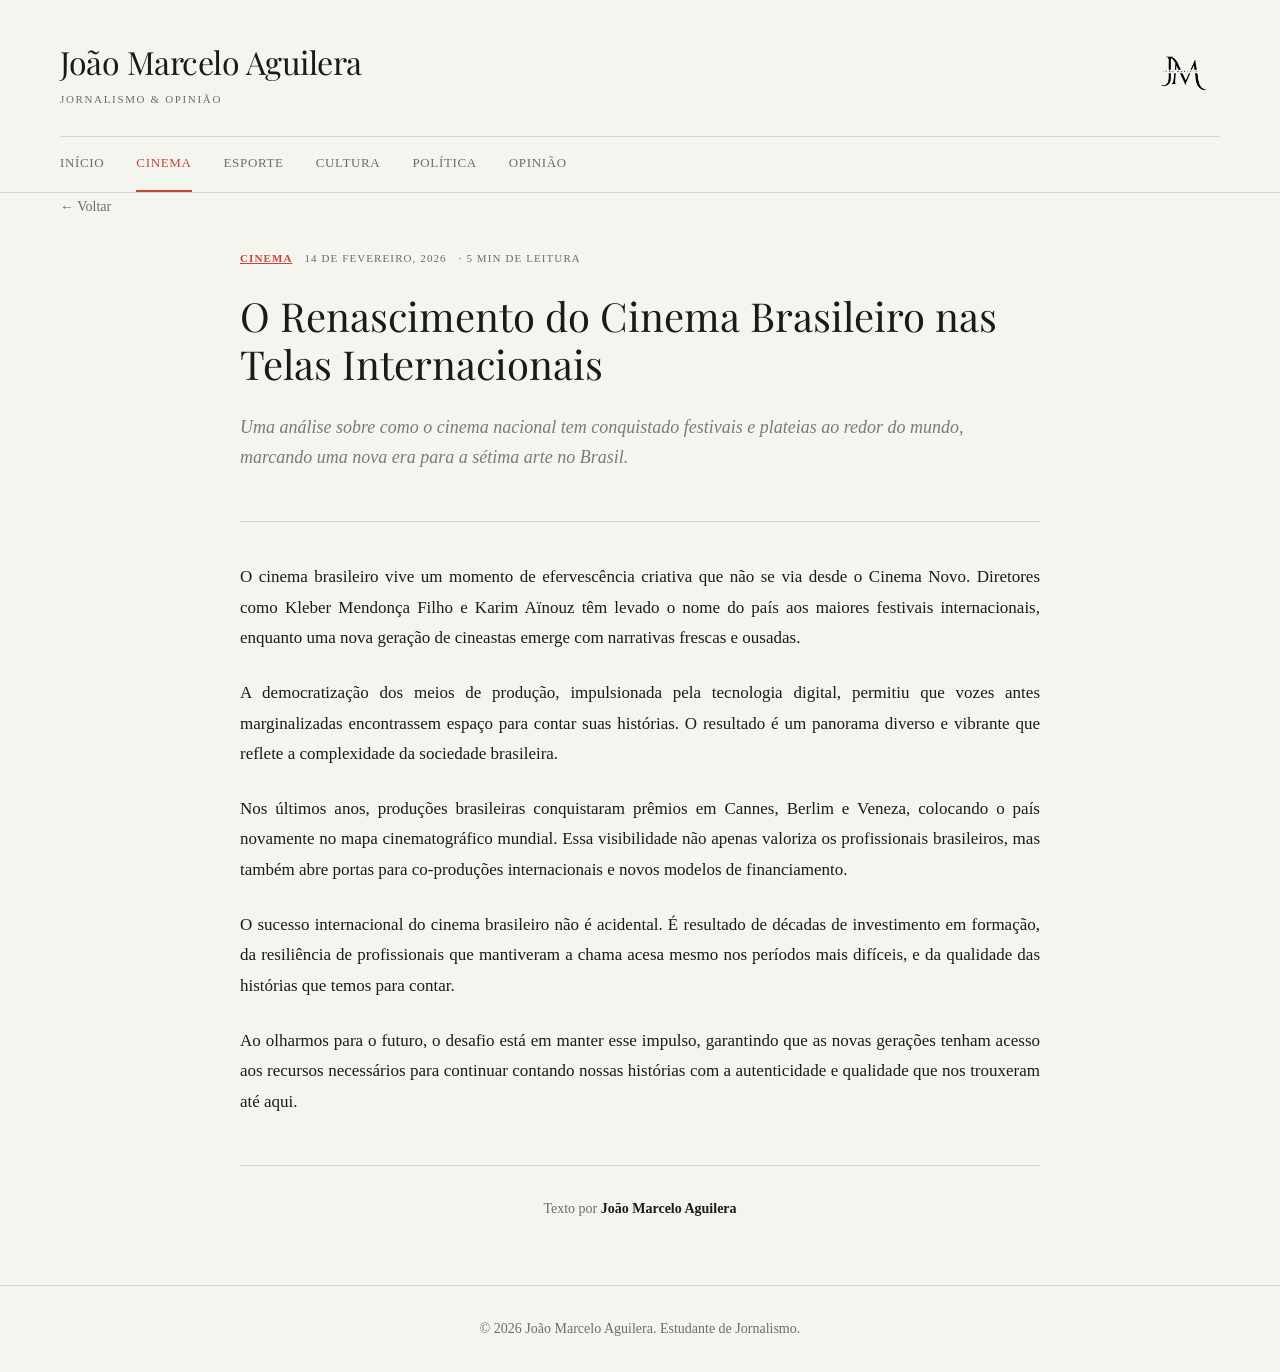
==== pages/artigos/artigo1.html @ bf72ec1d "first commit" ====
<!DOCTYPE html>
<html lang="pt-BR">
<head>
    <meta charset="UTF-8">
    <meta name="viewport" content="width=device-width, initial-scale=1.0">
    <title>O Renascimento do Cinema Brasileiro - João Marcelo Aguilera</title>
    <link rel="icon" type="image/png" href="../../src/images/jm-favicon.png">
    <link rel="preconnect" href="https://fonts.googleapis.com">
    <link rel="preconnect" href="https://fonts.gstatic.com" crossorigin>
    <link href="https://fonts.googleapis.com/css2?family=Playfair+Display:wght@400;700&display=swap" rel="stylesheet">
    <link rel="stylesheet" href="../../css/style.css">
</head>
<body>
    <header>
        <div class="container">
            <a href="../../index.html" class="logo">
                <img src="../../src/images/JM-logo.png" alt="JM Logo" class="logo-img">
                <div class="logo-text">
                    <h1>João Marcelo Aguilera</h1>
                    <p>Jornalismo & Opinião</p>
                </div>
            </a>
            <nav>
                <a href="../../index.html">Início</a>
                <a href="../categorias/cinema.html" class="active">Cinema</a>
                <a href="../categorias/esporte.html">Esporte</a>
                <a href="../categorias/cultura.html">Cultura</a>
                <a href="../categorias/politica.html">Política</a>
                <a href="../categorias/opiniao.html">Opinião</a>
            </nav>
        </div>
    </header>

    <main class="container">
        <a href="../../index.html" class="back-link">← Voltar</a>

        <article>
            <div class="article-header">
                <div class="article-meta">
                    <a href="../categorias/cinema.html" class="category cinema">CINEMA</a>
                    <span class="date">14 de fevereiro, 2026</span>
                    <span class="read-time">· 5 min de leitura</span>
                </div>
                <h1>O Renascimento do Cinema Brasileiro nas Telas Internacionais</h1>
                <p class="excerpt">Uma análise sobre como o cinema nacional tem conquistado festivais e plateias ao redor do mundo, marcando uma nova era para a sétima arte no Brasil.</p>
            </div>

            <div class="article-content">
                <p>O cinema brasileiro vive um momento de efervescência criativa que não se via desde o Cinema Novo. Diretores como Kleber Mendonça Filho e Karim Aïnouz têm levado o nome do país aos maiores festivais internacionais, enquanto uma nova geração de cineastas emerge com narrativas frescas e ousadas.</p>

                <p>A democratização dos meios de produção, impulsionada pela tecnologia digital, permitiu que vozes antes marginalizadas encontrassem espaço para contar suas histórias. O resultado é um panorama diverso e vibrante que reflete a complexidade da sociedade brasileira.</p>

                <p>Nos últimos anos, produções brasileiras conquistaram prêmios em Cannes, Berlim e Veneza, colocando o país novamente no mapa cinematográfico mundial. Essa visibilidade não apenas valoriza os profissionais brasileiros, mas também abre portas para co-produções internacionais e novos modelos de financiamento.</p>

                <p>O sucesso internacional do cinema brasileiro não é acidental. É resultado de décadas de investimento em formação, da resiliência de profissionais que mantiveram a chama acesa mesmo nos períodos mais difíceis, e da qualidade das histórias que temos para contar.</p>

                <p>Ao olharmos para o futuro, o desafio está em manter esse impulso, garantindo que as novas gerações tenham acesso aos recursos necessários para continuar contando nossas histórias com a autenticidade e qualidade que nos trouxeram até aqui.</p>
            </div>

            <div class="article-footer">
                <p>Texto por <span class="author">João Marcelo Aguilera</span></p>
            </div>
        </article>
    </main>

    <footer>
        <div class="container">
            <p>© 2026 João Marcelo Aguilera. Estudante de Jornalismo.</p>
        </div>
    </footer>
</body>
</html>
---- css/style.css ----
* {
    margin: 0;
    padding: 0;
    box-sizing: border-box;
}

:root {
    --bg-color: #f5f5f0;
    --text-color: #1a1a1a;
    --text-muted: #6b6b6b;
    --text-light: #7a7a7a;
    --border-color: #d4d4d4;
    --primary-color: #c44536;
    --card-bg: #ffffff;
}

body {
    font-family: 'Georgia', 'Times New Roman', serif;
    line-height: 1.6;
    color: var(--text-color);
    background: var(--bg-color);
    -webkit-font-smoothing: antialiased;
    -moz-osx-font-smoothing: grayscale;
}

img { max-width: 100%; height: auto; }

h1, h2, h3 { font-family: 'Playfair Display', Georgia, serif; font-weight: 400; }

.container { max-width: 1200px; margin: 0 auto; padding: 0 20px; }

/* Header */
header {
    border-bottom: 1px solid var(--border-color);
    background: var(--bg-color);
    padding: 2rem 0 0;
}

header .container { padding: 0 20px; }

.logo {
    text-decoration: none;
    color: inherit;
    display: flex;
    flex-direction: row-reverse;
    justify-content: space-between;
    align-items: center;
    margin-bottom: 1.5rem;
    touch-action: manipulation;
    -webkit-tap-highlight-color: transparent;
}

.logo:hover h1 { opacity: 0.7; }

.logo-img { width: 80px; height: 80px; object-fit: contain; }

.logo-text h1 {
    font-size: 2rem;
    margin-bottom: 0.25rem;
    transition: opacity 0.3s;
    letter-spacing: -0.5px;
}

.logo-text p {
    font-size: 0.688rem;
    color: var(--text-muted);
    letter-spacing: 0.15em;
    text-transform: uppercase;
}

nav {
    display: flex;
    gap: 2rem;
    border-top: 1px solid var(--border-color);
}

nav a {
    text-decoration: none;
    color: var(--text-muted);
    font-size: 0.813rem;
    text-transform: uppercase;
    letter-spacing: 0.05em;
    transition: color 0.3s;
    padding: 1rem 0;
    border-bottom: 2px solid transparent;
    touch-action: manipulation;
    -webkit-tap-highlight-color: transparent;
}

nav a:hover { color: var(--text-color); }

nav a.active {
    color: var(--primary-color);
    border-bottom-color: var(--primary-color);
}

/* Main */
main { padding: 3rem 20px; }

/* About Section */
.about-section {
    max-width: 800px;
    margin: 0 auto 4rem;
    padding: 3rem 0;
    border-bottom: 1px solid var(--border-color);
}

.about-content h2 {
    font-size: 1.125rem;
    margin-bottom: 1rem;
    letter-spacing: 0.05em;
    text-transform: uppercase;
    color: var(--text-muted);
}

.about-content p {
    font-size: 1.063rem;
    line-height: 1.7;
    color: var(--text-light);
    margin-bottom: 2rem;
}

.social-links { display: flex; gap: 1.5rem; align-items: center; }

.social-links a {
    color: var(--text-muted);
    transition: color 0.3s;
    display: flex;
    touch-action: manipulation;
    -webkit-tap-highlight-color: transparent;
}

.social-links a:hover { color: var(--primary-color); }
.social-links svg { width: 20px; height: 20px; }

/* Featured Section */
.featured-section { margin-bottom: 4rem; }

.featured-grid {
    display: grid;
    grid-template-columns: repeat(auto-fit, minmax(min(100%, 300px), 1fr));
    gap: 2rem;
}

.featured-card,
.article-card {
    text-decoration: none;
    color: inherit;
    display: block;
    touch-action: manipulation;
    -webkit-tap-highlight-color: transparent;
}

.featured-card {
    border: 1px solid var(--border-color);
    padding: 2.5rem;
    transition: box-shadow 0.3s;
    background: var(--card-bg);
}

.featured-card:hover { box-shadow: 0 2px 12px rgba(0,0,0,0.08); }

.featured-card .category {
    display: block;
    font-size: 0.688rem;
    font-weight: 700;
    letter-spacing: 0.1em;
    margin-bottom: 0.5rem;
    text-transform: uppercase;
}

.featured-card .date {
    display: block;
    font-size: 0.813rem;
    color: var(--text-muted);
    margin-bottom: 1.5rem;
}

.featured-card h2 {
    font-size: 1.5rem;
    line-height: 1.3;
    margin-bottom: 1rem;
    transition: opacity 0.3s;
}

.featured-card:hover h2,
.article-card:hover h2 { opacity: 0.7; }

.featured-card p {
    color: var(--text-light);
    line-height: 1.6;
    font-size: 0.938rem;
}

.featured-card .read-time { display: none; }

/* Categories */
.category { color: var(--primary-color); }

/* Separator */
.separator { display: flex; align-items: center; gap: 1rem; margin: 3rem 0; }
.separator .line { flex: 1; height: 1px; background: var(--border-color); }
.separator h2 { font-size: 1.5rem; }

/* Articles Section */
.articles-section { max-width: 800px; margin: 0 auto; }

.article-card {
    padding: 2.5rem 0;
    border-bottom: 1px solid var(--border-color);
    transition: background 0.3s;
}

.article-card:hover { background: rgba(0,0,0,0.01); }

.article-meta {
    display: flex;
    align-items: center;
    gap: 0.75rem;
    margin-bottom: 1rem;
    font-size: 0.688rem;
    text-transform: uppercase;
    letter-spacing: 0.1em;
}

.article-meta .category { font-weight: 700; }
.article-meta .date,
.article-meta .read-time { color: var(--text-muted); }

.article-card h2 {
    font-size: 1.5rem;
    line-height: 1.3;
    margin-bottom: 0.75rem;
    transition: opacity 0.3s;
}

.article-card p { color: var(--text-light); line-height: 1.6; }

/* Article Page */
.article-header,
.articles-section,
.article-content,
.article-footer { max-width: 800px; margin-left: auto; margin-right: auto; }

.article-header { margin-bottom: 3rem; }

.back-link {
    display: inline-flex;
    align-items: center;
    gap: 0.5rem;
    color: var(--text-muted);
    text-decoration: none;
    font-size: 0.875rem;
    margin-bottom: 2rem;
    transition: color 0.3s;
    touch-action: manipulation;
    -webkit-tap-highlight-color: transparent;
}

.back-link:hover { color: var(--text-color); }

.article-header .article-meta { margin-bottom: 1.5rem; }

.article-header h1 {
    font-size: 2.5rem;
    line-height: 1.2;
    margin-bottom: 1.5rem;
}

.article-header .excerpt {
    font-size: 1.125rem;
    font-style: italic;
    color: var(--text-light);
    line-height: 1.7;
}

.article-content {
    border-top: 1px solid var(--border-color);
    padding-top: 2.5rem;
}

.article-content p {
    margin-bottom: 1.5rem;
    line-height: 1.8;
    font-size: 1.063rem;
    text-align: justify;
}

.article-footer {
    margin-top: 3rem;
    border-top: 1px solid var(--border-color);
    padding-top: 2rem;
    text-align: center;
}

.article-footer p { font-size: 0.875rem; color: var(--text-muted); }
.article-footer .author { font-family: Georgia, serif; font-weight: 600; color: var(--text-color); }

/* Category Page */
.category-header { text-align: center; margin-bottom: 4rem; }

.category-header .label {
    font-size: 0.688rem;
    font-weight: 700;
    text-transform: uppercase;
    letter-spacing: 0.1em;
    color: var(--primary-color);
    margin-bottom: 1rem;
}

.category-header h1 { font-size: 3rem; margin-top: 0.5rem; }

/* Footer */
footer {
    border-top: 1px solid var(--border-color);
    margin-top: 4rem;
    padding: 2rem 0;
    text-align: center;
}

footer p { font-size: 0.875rem; color: var(--text-muted); }

/* Responsive */
@media (max-width: 1024px) {
    .container, header .container { padding: 0 15px; }
    main { padding: 2.5rem 15px; }
    .featured-grid { gap: 1.5rem; }
}

@media (max-width: 768px) {
    .logo { gap: 0.75rem; margin-bottom: 1rem; }
    .logo-img { width: 60px; height: 60px; }
    .logo-text h1 { font-size: 1.5rem; }
    .logo-text p { font-size: 0.625rem; }
    
    nav {
        gap: 1.5rem;
        overflow-x: auto;
        -webkit-overflow-scrolling: touch;
        scrollbar-width: none;
    }
    nav::-webkit-scrollbar { display: none; }
    nav a { font-size: 0.75rem; padding: 0.875rem 0; white-space: nowrap; }
    
    main { padding: 2rem 15px; }
    
    .about-section { padding: 2rem 0; margin-bottom: 3rem; }
    .about-content h2,
    .about-content p { font-size: 1rem; }
    .social-links { gap: 1.25rem; }
    
    .featured-section { margin-bottom: 3rem; }
    .featured-grid { grid-template-columns: 1fr; gap: 1.5rem; }
    .featured-card { padding: 2rem; }
    .featured-card h2 { font-size: 1.25rem; }
    .featured-card p { font-size: 0.875rem; }
    
    .separator { margin: 2.5rem 0; }
    .separator h2 { font-size: 1.25rem; }
    
    .article-card { padding: 2rem 0; }
    .article-card h2 { font-size: 1.25rem; }
    .article-meta { font-size: 0.625rem; }
    
    .article-header { margin-bottom: 2rem; }
    .article-header h1 { font-size: 2rem; }
    .article-header .excerpt,
    .article-content p { font-size: 1rem; }
    .article-content { padding-top: 2rem; }
    .article-content p { margin-bottom: 1.25rem; }
    
    .category-header { margin-bottom: 3rem; }
    .category-header h1 { font-size: 2rem; }
    .category-header .label { font-size: 0.625rem; }
    
    footer { margin-top: 3rem; padding: 1.5rem 0; }
}

@media (max-width: 480px) {
    header { padding: 1.5rem 0 0; }
    .logo { gap: 0.625rem; }
    .logo-img { width: 50px; height: 50px; }
    .logo-text h1 { font-size: 1.25rem; }
    .logo-text p { font-size: 0.563rem; }
    
    nav { gap: 1rem; }
    nav a { font-size: 0.688rem; padding: 0.75rem 0; }
    
    main { padding: 1.5rem 10px; }
    .container { padding: 0 10px; }
    
    .about-section { padding: 1.5rem 0; margin-bottom: 2rem; }
    .about-content h2 { font-size: 0.938rem; margin-bottom: 0.75rem; }
    .about-content p { font-size: 0.938rem; margin-bottom: 1.5rem; }
    .social-links { gap: 1rem; }
    .social-links svg { width: 18px; height: 18px; }
    
    .featured-section { margin-bottom: 2rem; }
    .featured-card { padding: 1.5rem; }
    .featured-card .category { font-size: 0.625rem; margin-bottom: 0.375rem; }
    .featured-card .date { font-size: 0.75rem; margin-bottom: 1rem; }
    .featured-card h2 { font-size: 1.125rem; margin-bottom: 0.75rem; }
    .featured-card p { font-size: 0.813rem; line-height: 1.5; }
    
    .separator { margin: 2rem 0; }
    .separator h2 { font-size: 1.125rem; }
    
    .article-card { padding: 1.5rem 0; }
    .article-card h2 { font-size: 1.125rem; margin-bottom: 0.5rem; }
    .article-card p { font-size: 0.875rem; }
    .article-meta { font-size: 0.563rem; gap: 0.5rem; margin-bottom: 0.75rem; }
    
    .back-link { font-size: 0.813rem; margin-bottom: 1.5rem; }
    .article-header { margin-bottom: 1.5rem; }
    .article-header h1 { font-size: 1.5rem; margin-bottom: 1rem; }
    .article-header .excerpt { font-size: 0.938rem; }
    .article-content { padding-top: 1.5rem; }
    .article-content p { font-size: 0.938rem; line-height: 1.7; margin-bottom: 1rem; }
    .article-footer { margin-top: 2rem; padding-top: 1.5rem; }
    
    .category-header { margin-bottom: 2rem; }
    .category-header .label { font-size: 0.563rem; }
    .category-header h1 { font-size: 1.75rem; }
    
    footer { margin-top: 2rem; padding: 1.25rem 0; }
    footer p { font-size: 0.813rem; }
}
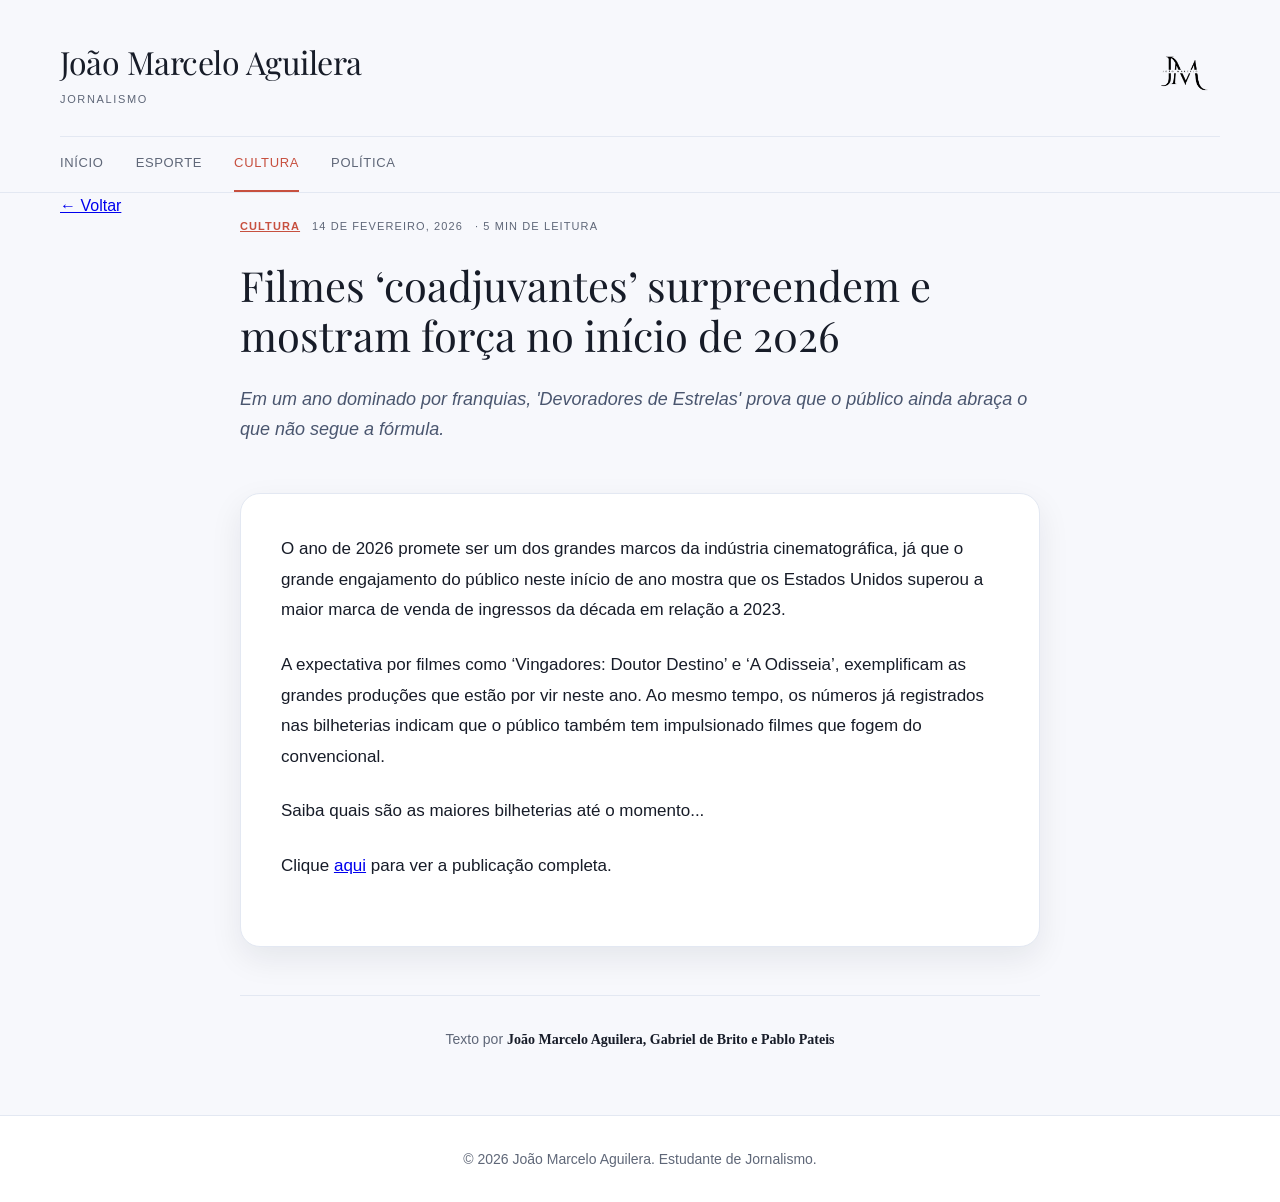
==== commit 4fb7047b: "Site completo" ====
--- a/pages/artigos/artigo1.html
+++ b/pages/artigos/artigo1.html
@@ -3,7 +3,7 @@
 <head>
     <meta charset="UTF-8">
     <meta name="viewport" content="width=device-width, initial-scale=1.0">
-    <title>O Renascimento do Cinema Brasileiro - João Marcelo Aguilera</title>
+    <title>Filmes ‘coadjuvantes’ surpreendem e mostram força no início de 2026 - João Marcelo Aguilera</title>
     <link rel="icon" type="image/png" href="../../src/images/jm-favicon.png">
     <link rel="preconnect" href="https://fonts.googleapis.com">
     <link rel="preconnect" href="https://fonts.gstatic.com" crossorigin>
@@ -17,48 +17,40 @@
                 <img src="../../src/images/JM-logo.png" alt="JM Logo" class="logo-img">
                 <div class="logo-text">
                     <h1>João Marcelo Aguilera</h1>
-                    <p>Jornalismo & Opinião</p>
+                    <p>Jornalismo</p>
                 </div>
             </a>
             <nav>
                 <a href="../../index.html">Início</a>
-                <a href="../categorias/cinema.html" class="active">Cinema</a>
                 <a href="../categorias/esporte.html">Esporte</a>
-                <a href="../categorias/cultura.html">Cultura</a>
+                <a href="../categorias/cultura.html" class="active">Cultura</a>
                 <a href="../categorias/politica.html">Política</a>
-                <a href="../categorias/opiniao.html">Opinião</a>
             </nav>
         </div>
     </header>
 
     <main class="container">
-        <a href="../../index.html" class="back-link">← Voltar</a>
+        <a href="../categorias/cultura.html" class="back-link">← Voltar</a>
 
         <article>
             <div class="article-header">
                 <div class="article-meta">
-                    <a href="../categorias/cinema.html" class="category cinema">CINEMA</a>
+                    <a href="../categorias/cultura.html" class="category cultura">CULTURA</a>
                     <span class="date">14 de fevereiro, 2026</span>
                     <span class="read-time">· 5 min de leitura</span>
                 </div>
-                <h1>O Renascimento do Cinema Brasileiro nas Telas Internacionais</h1>
-                <p class="excerpt">Uma análise sobre como o cinema nacional tem conquistado festivais e plateias ao redor do mundo, marcando uma nova era para a sétima arte no Brasil.</p>
+                <h1>Filmes ‘coadjuvantes’ surpreendem e mostram força no início de 2026</h1>
+                <p class="excerpt">Em um ano dominado por franquias, 'Devoradores de Estrelas' prova que o público ainda abraça o que não segue a fórmula.</p>
             </div>
 
             <div class="article-content">
-                <p>O cinema brasileiro vive um momento de efervescência criativa que não se via desde o Cinema Novo. Diretores como Kleber Mendonça Filho e Karim Aïnouz têm levado o nome do país aos maiores festivais internacionais, enquanto uma nova geração de cineastas emerge com narrativas frescas e ousadas.</p>
-
-                <p>A democratização dos meios de produção, impulsionada pela tecnologia digital, permitiu que vozes antes marginalizadas encontrassem espaço para contar suas histórias. O resultado é um panorama diverso e vibrante que reflete a complexidade da sociedade brasileira.</p>
-
-                <p>Nos últimos anos, produções brasileiras conquistaram prêmios em Cannes, Berlim e Veneza, colocando o país novamente no mapa cinematográfico mundial. Essa visibilidade não apenas valoriza os profissionais brasileiros, mas também abre portas para co-produções internacionais e novos modelos de financiamento.</p>
-
-                <p>O sucesso internacional do cinema brasileiro não é acidental. É resultado de décadas de investimento em formação, da resiliência de profissionais que mantiveram a chama acesa mesmo nos períodos mais difíceis, e da qualidade das histórias que temos para contar.</p>
-
-                <p>Ao olharmos para o futuro, o desafio está em manter esse impulso, garantindo que as novas gerações tenham acesso aos recursos necessários para continuar contando nossas histórias com a autenticidade e qualidade que nos trouxeram até aqui.</p>
+                <p>O ano de 2026 promete ser um dos grandes marcos da indústria cinematográfica, já que o grande engajamento do público neste início de ano mostra que os Estados Unidos superou a maior marca de venda de ingressos da década em relação a 2023.</p>
+                <p>A expectativa por filmes como ‘Vingadores: Doutor Destino’ e ‘A Odisseia’, exemplificam as grandes produções que estão por vir neste ano. Ao mesmo tempo, os números já registrados nas bilheterias indicam que o público também tem impulsionado filmes que fogem do convencional.</p>
+                <p>Saiba quais são as maiores bilheterias até o momento...</p>
+                <p>Clique <a href="https://entrefocos.com.br/filmes-coadjuvantes-surpreendem-e-mostram-forca-no-inicio-de-2026/?fbclid=PAb21jcASqMDlleHRuA2FlbQIxMQBzcnRjBmFwcF9pZA81NjcwNjczNDMzNTI0MjcAAadMECy6f5rF2OvBd79RLGoC0TKNYiMgXV8AfWGHO5lCQ6aS2i0GHH5yfQpe9g_aem_TwS7XC5MlcGyLpvit3Za-A" target="_blank">aqui</a> para ver a publicação completa.</p>
             </div>
-
             <div class="article-footer">
-                <p>Texto por <span class="author">João Marcelo Aguilera</span></p>
+                <p>Texto por <span class="author">João Marcelo Aguilera,  Gabriel de Brito e Pablo Pateis</span></p>
             </div>
         </article>
     </main>
--- a/css/style.css
+++ b/css/style.css
@@ -5,17 +5,21 @@
 }
 
 :root {
-    --bg-color: #f5f5f0;
-    --text-color: #1a1a1a;
-    --text-muted: #6b6b6b;
-    --text-light: #7a7a7a;
-    --border-color: #d4d4d4;
-    --primary-color: #c44536;
+    --bg-color: #f7f8fc;
+    --text-color: #171c28;
+    --text-muted: #5f6778;
+    --text-light: #4a566f;
+    --border-color: #e3e8f2;
+    --primary-color: #c7503f;
     --card-bg: #ffffff;
+    --shadow-soft: 0 12px 32px rgba(17, 24, 39, 0.08);
+    --shadow-hover: 0 18px 36px rgba(17, 24, 39, 0.12);
+    --radius-md: 14px;
+    --radius-lg: 20px;
 }
 
 body {
-    font-family: 'Georgia', 'Times New Roman', serif;
+    font-family: 'Inter', 'Segoe UI', -apple-system, BlinkMacSystemFont, 'Helvetica Neue', Arial, sans-serif;
     line-height: 1.6;
     color: var(--text-color);
     background: var(--bg-color);
@@ -23,6 +27,8 @@
     -moz-osx-font-smoothing: grayscale;
 }
 
+html { scroll-behavior: smooth; }
+
 img { max-width: 100%; height: auto; }
 
 h1, h2, h3 { font-family: 'Playfair Display', Georgia, serif; font-weight: 400; }
@@ -32,8 +38,12 @@
 /* Header */
 header {
     border-bottom: 1px solid var(--border-color);
-    background: var(--bg-color);
+    background: rgba(247, 248, 252, 0.92);
+    backdrop-filter: blur(12px);
     padding: 2rem 0 0;
+    position: sticky;
+    top: 0;
+    z-index: 10;
 }
 
 header .container { padding: 0 20px; }
@@ -72,6 +82,7 @@
     display: flex;
     gap: 2rem;
     border-top: 1px solid var(--border-color);
+    align-items: center;
 }
 
 nav a {
@@ -80,7 +91,7 @@
     font-size: 0.813rem;
     text-transform: uppercase;
     letter-spacing: 0.05em;
-    transition: color 0.3s;
+    transition: color 0.25s ease, border-color 0.25s ease;
     padding: 1rem 0;
     border-bottom: 2px solid transparent;
     touch-action: manipulation;
@@ -154,11 +165,16 @@
 .featured-card {
     border: 1px solid var(--border-color);
     padding: 2.5rem;
-    transition: box-shadow 0.3s;
+    transition: box-shadow 0.25s ease, transform 0.25s ease;
     background: var(--card-bg);
-}
-
-.featured-card:hover { box-shadow: 0 2px 12px rgba(0,0,0,0.08); }
+    border-radius: var(--radius-lg);
+    box-shadow: var(--shadow-soft);
+}
+
+.featured-card:hover {
+    box-shadow: var(--shadow-hover);
+    transform: translateY(-4px);
+}
 
 .featured-card .category {
     display: block;
@@ -208,10 +224,14 @@
 .article-card {
     padding: 2.5rem 0;
     border-bottom: 1px solid var(--border-color);
-    transition: background 0.3s;
-}
-
-.article-card:hover { background: rgba(0,0,0,0.01); }
+    transition: background 0.25s ease, padding-left 0.25s ease;
+    border-radius: var(--radius-md);
+}
+
+.article-card:hover {
+    background: rgba(255, 255, 255, 0.85);
+    padding-left: 1rem;
+}
 
 .article-meta {
     display: flex;
@@ -245,27 +265,60 @@
 .article-header { margin-bottom: 3rem; }
 
 .back-link {
-    display: inline-flex;
+}
+    
+
+/* Vídeo de entrevista centralizado */
+.video-section {
+    margin: 0 0 3rem;
+}
+
+.video-interview {
+    margin: 0;
+    padding: 0;
+    display: flex;
+    flex-direction: column;
     align-items: center;
-    gap: 0.5rem;
-    color: var(--text-muted);
-    text-decoration: none;
-    font-size: 0.875rem;
-    margin-bottom: 2rem;
-    transition: color 0.3s;
-    touch-action: manipulation;
-    -webkit-tap-highlight-color: transparent;
-}
-
-.back-link:hover { color: var(--text-color); }
+}
+
+.video-interview video {
+    width: 60%;
+    max-width: 720px;
+    border-radius: 12px;
+    box-shadow: var(--shadow-soft);
+}
+
+.video-caption {
+    text-align: center;
+    color: var(--text-muted);
+    font-size: 0.95rem;
+    width: 60%;
+    max-width: 720px;
+    margin-top: 0.5rem;
+    line-height: 1.4;
+    font-style: italic;
+}
+
+@media (max-width: 768px) {
+    .video-interview video,
+    .video-caption { width: 100%; }
+}
+.back-link:hover {
+    color: var(--text-color);
+    border-color: #cfd7e8;
+    background: #fdfdff;
+}
 
 .article-header .article-meta { margin-bottom: 1.5rem; }
 
 .article-header h1 {
-    font-size: 2.5rem;
+    font-size: 2.6rem;
     line-height: 1.2;
     margin-bottom: 1.5rem;
 }
+
+.article-hero { margin: 1rem 0 1.5rem; }
+.article-hero img { width: 100%; max-width: 900px; display: block; margin: 0 auto; border-radius: 12px; box-shadow: var(--shadow-soft); }
 
 .article-header .excerpt {
     font-size: 1.125rem;
@@ -275,15 +328,18 @@
 }
 
 .article-content {
-    border-top: 1px solid var(--border-color);
-    padding-top: 2.5rem;
+    border: 1px solid var(--border-color);
+    padding: 2.5rem;
+    background: var(--card-bg);
+    border-radius: var(--radius-lg);
+    box-shadow: var(--shadow-soft);
 }
 
 .article-content p {
     margin-bottom: 1.5rem;
     line-height: 1.8;
     font-size: 1.063rem;
-    text-align: justify;
+    text-align: left;
 }
 
 .article-footer {
@@ -316,6 +372,7 @@
     margin-top: 4rem;
     padding: 2rem 0;
     text-align: center;
+    background: #ffffff;
 }
 
 footer p { font-size: 0.875rem; color: var(--text-muted); }
@@ -351,7 +408,7 @@
     
     .featured-section { margin-bottom: 3rem; }
     .featured-grid { grid-template-columns: 1fr; gap: 1.5rem; }
-    .featured-card { padding: 2rem; }
+    .featured-card { padding: 2rem; border-radius: var(--radius-md); }
     .featured-card h2 { font-size: 1.25rem; }
     .featured-card p { font-size: 0.875rem; }
     
@@ -366,7 +423,7 @@
     .article-header h1 { font-size: 2rem; }
     .article-header .excerpt,
     .article-content p { font-size: 1rem; }
-    .article-content { padding-top: 2rem; }
+    .article-content { padding: 2rem 1.5rem; }
     .article-content p { margin-bottom: 1.25rem; }
     
     .category-header { margin-bottom: 3rem; }
@@ -414,7 +471,7 @@
     .article-header { margin-bottom: 1.5rem; }
     .article-header h1 { font-size: 1.5rem; margin-bottom: 1rem; }
     .article-header .excerpt { font-size: 0.938rem; }
-    .article-content { padding-top: 1.5rem; }
+    .article-content { padding: 1.5rem 1.1rem; }
     .article-content p { font-size: 0.938rem; line-height: 1.7; margin-bottom: 1rem; }
     .article-footer { margin-top: 2rem; padding-top: 1.5rem; }
     
